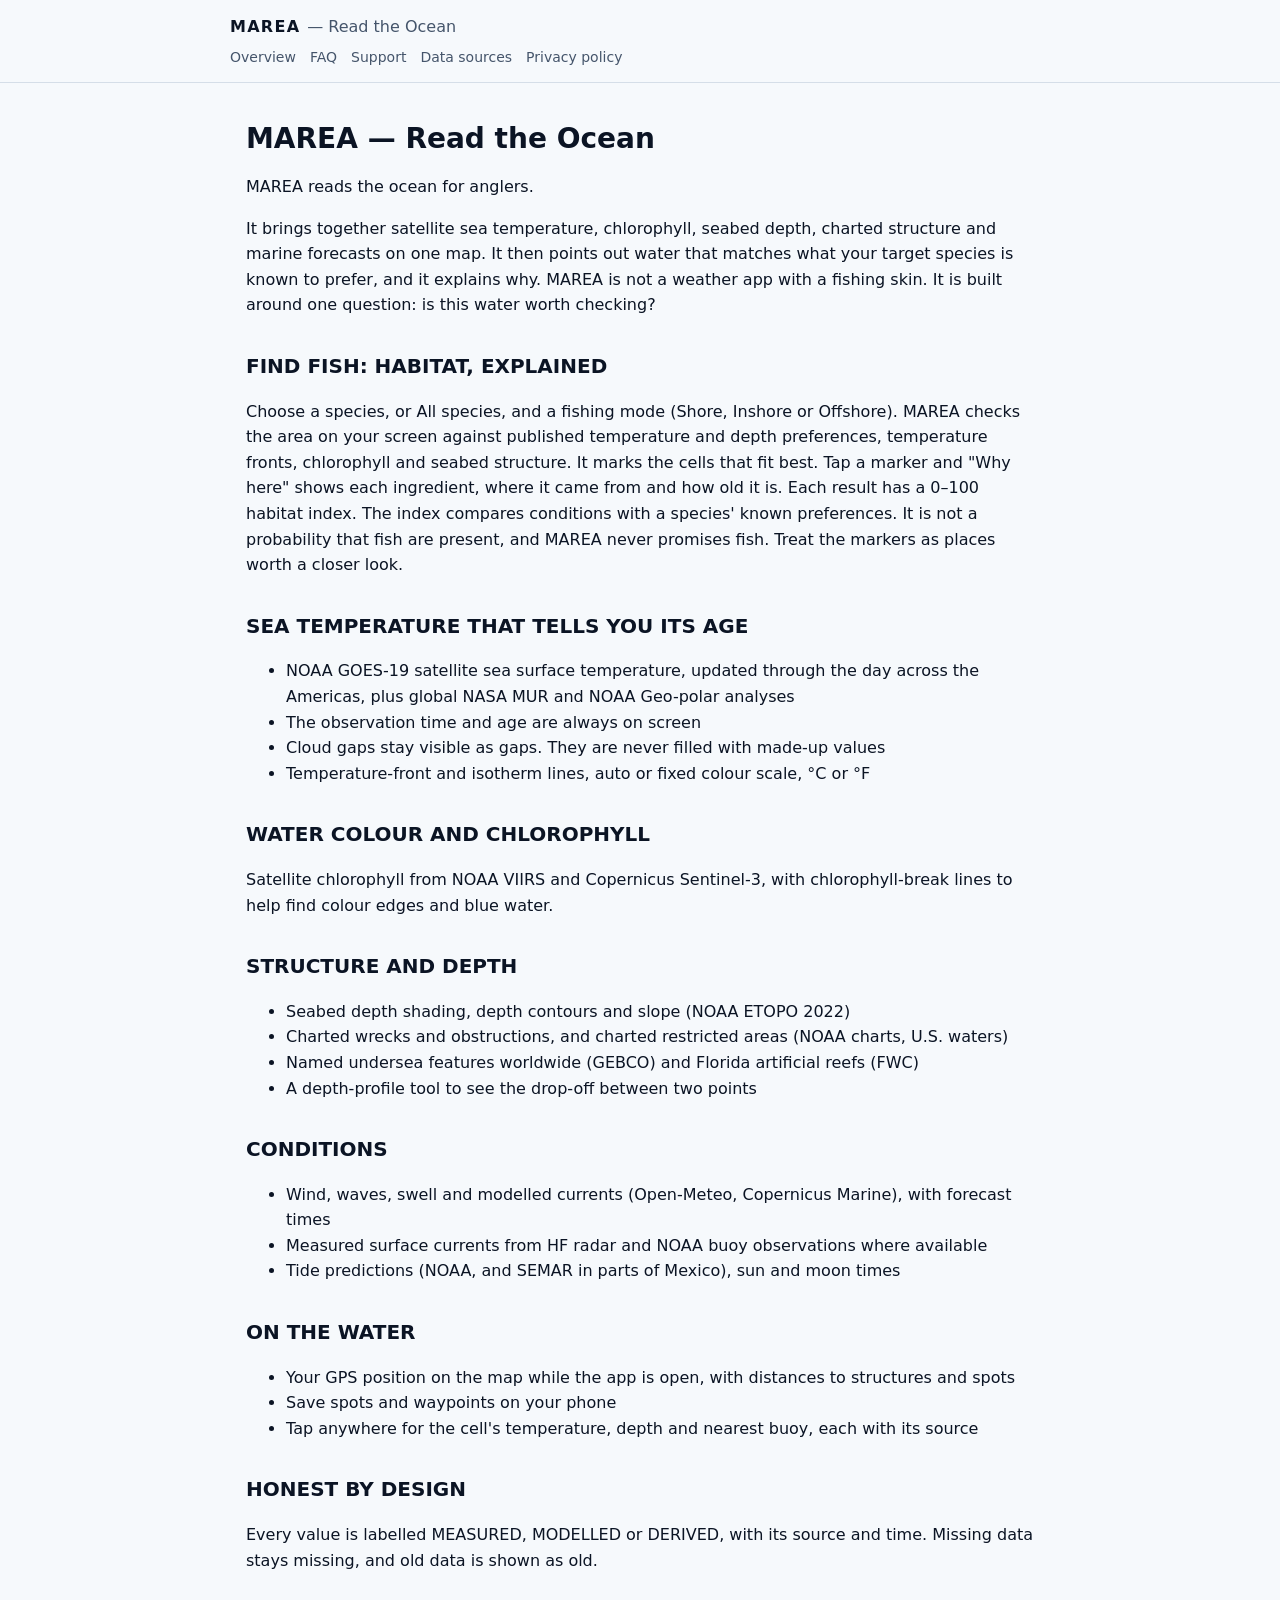
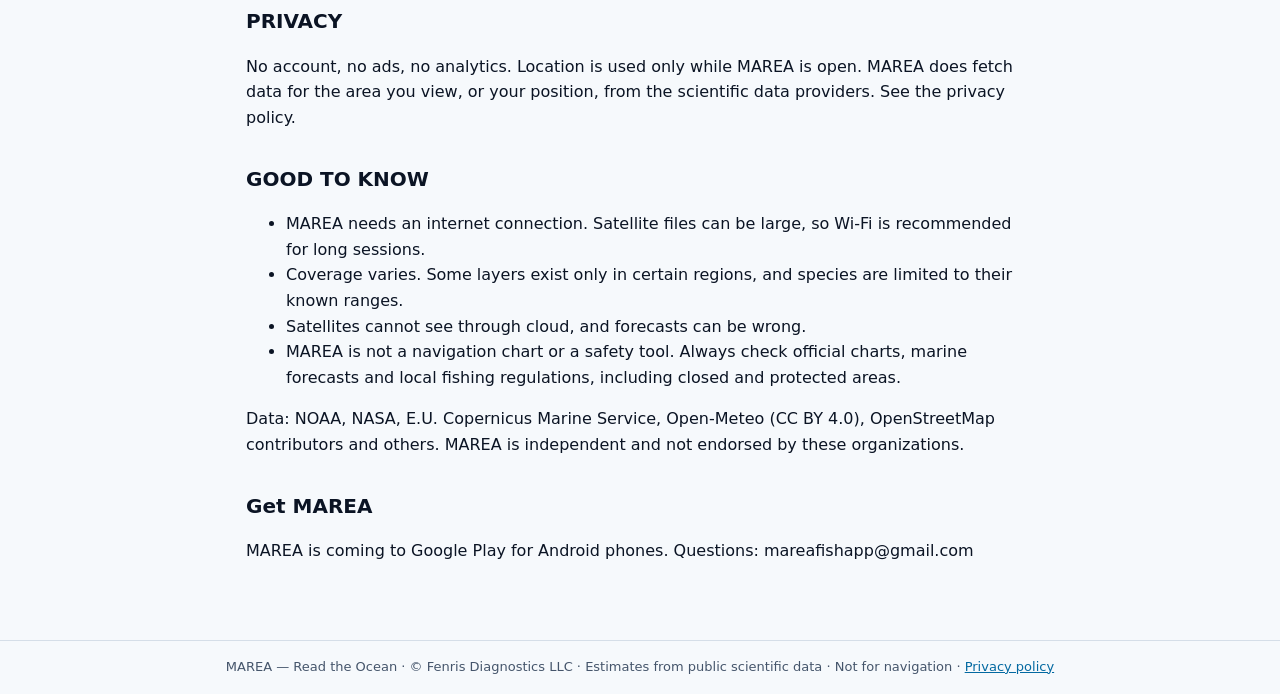
==== index.html @ 4e60f6d7 "Publish MAREA website: overview, FAQ, support, data sources, privacy policy Co-Authored-By: Claude O" ====
<!doctype html>
<html lang="en"><head><meta charset="utf-8"><meta name="viewport" content="width=device-width,initial-scale=1">
<title>Overview — MAREA</title><link rel="stylesheet" href="style.css"></head>
<body><header><div class="in"><a class="brand" href="index.html">MAREA <span>— Read the Ocean</span></a><nav><a href="index.html">Overview</a><a href="faq.html">FAQ</a><a href="support.html">Support</a><a href="data-sources.html">Data sources</a><a href="privacy.html">Privacy policy</a></nav></div></header>
<main><h1>MAREA — Read the Ocean</h1>
<p>MAREA reads the ocean for anglers.</p>
<p>It brings together satellite sea temperature, chlorophyll, seabed depth, charted structure and marine forecasts on one map. It then points out water that matches what your target species is known to prefer, and it explains why. MAREA is not a weather app with a fishing skin. It is built around one question: is this water worth checking?</p>
<h2>FIND FISH: HABITAT, EXPLAINED</h2>
<p>Choose a species, or All species, and a fishing mode (Shore, Inshore or Offshore). MAREA checks the area on your screen against published temperature and depth preferences, temperature fronts, chlorophyll and seabed structure. It marks the cells that fit best. Tap a marker and "Why here" shows each ingredient, where it came from and how old it is. Each result has a 0–100 habitat index. The index compares conditions with a species' known preferences. It is not a probability that fish are present, and MAREA never promises fish. Treat the markers as places worth a closer look.</p>
<h2>SEA TEMPERATURE THAT TELLS YOU ITS AGE</h2>
<ul><li>NOAA GOES-19 satellite sea surface temperature, updated through the day across the Americas, plus global NASA MUR and NOAA Geo-polar analyses</li><li>The observation time and age are always on screen</li><li>Cloud gaps stay visible as gaps. They are never filled with made-up values</li><li>Temperature-front and isotherm lines, auto or fixed colour scale, °C or °F</li></ul>
<h2>WATER COLOUR AND CHLOROPHYLL</h2>
<p>Satellite chlorophyll from NOAA VIIRS and Copernicus Sentinel-3, with chlorophyll-break lines to help find colour edges and blue water.</p>
<h2>STRUCTURE AND DEPTH</h2>
<ul><li>Seabed depth shading, depth contours and slope (NOAA ETOPO 2022)</li><li>Charted wrecks and obstructions, and charted restricted areas (NOAA charts, U.S. waters)</li><li>Named undersea features worldwide (GEBCO) and Florida artificial reefs (FWC)</li><li>A depth-profile tool to see the drop-off between two points</li></ul>
<h2>CONDITIONS</h2>
<ul><li>Wind, waves, swell and modelled currents (Open-Meteo, Copernicus Marine), with forecast times</li><li>Measured surface currents from HF radar and NOAA buoy observations where available</li><li>Tide predictions (NOAA, and SEMAR in parts of Mexico), sun and moon times</li></ul>
<h2>ON THE WATER</h2>
<ul><li>Your GPS position on the map while the app is open, with distances to structures and spots</li><li>Save spots and waypoints on your phone</li><li>Tap anywhere for the cell's temperature, depth and nearest buoy, each with its source</li></ul>
<h2>HONEST BY DESIGN</h2>
<p>Every value is labelled MEASURED, MODELLED or DERIVED, with its source and time. Missing data stays missing, and old data is shown as old.</p>
<h2>PRIVACY</h2>
<p>No account, no ads, no analytics. Location is used only while MAREA is open. MAREA does fetch data for the area you view, or your position, from the scientific data providers. See the privacy policy.</p>
<h2>GOOD TO KNOW</h2>
<ul><li>MAREA needs an internet connection. Satellite files can be large, so Wi-Fi is recommended for long sessions.</li><li>Coverage varies. Some layers exist only in certain regions, and species are limited to their known ranges.</li><li>Satellites cannot see through cloud, and forecasts can be wrong.</li><li>MAREA is not a navigation chart or a safety tool. Always check official charts, marine forecasts and local fishing regulations, including closed and protected areas.</li></ul>
<p>Data: NOAA, NASA, E.U. Copernicus Marine Service, Open-Meteo (CC BY 4.0), OpenStreetMap contributors and others. MAREA is independent and not endorsed by these organizations.</p>
<h2>Get MAREA</h2>
<p>MAREA is coming to Google Play for Android phones. Questions: mareafishapp@gmail.com</p></main>
<footer>MAREA — Read the Ocean · © Fenris Diagnostics LLC · Estimates from public scientific data · Not for navigation · <a href="privacy.html">Privacy policy</a></footer>
</body></html>
---- style.css ----
:root{--bg:#0B1424;--panel:#111e33;--text:#e6eef8;--muted:#9fb3c8;--accent:#0AA6E8;--line:#22324d}
@media (prefers-color-scheme: light){:root{--bg:#f6f9fc;--panel:#ffffff;--text:#0B1424;--muted:#45556b;--accent:#0369a1;--line:#d5dee8}}
*{box-sizing:border-box}body{margin:0;background:var(--bg);color:var(--text);font:16px/1.6 system-ui,-apple-system,Segoe UI,Roboto,sans-serif}
header{border-bottom:1px solid var(--line);padding:14px 16px}header .in,main{max-width:820px;margin:0 auto}
header a.brand{font-weight:800;letter-spacing:.08em;color:var(--text);text-decoration:none}header a.brand span{font-weight:400;letter-spacing:0;color:var(--muted)}
nav{margin-top:6px;display:flex;flex-wrap:wrap;gap:14px;font-size:14px}nav a{color:var(--muted);text-decoration:none}nav a:hover{color:var(--accent)}
main{padding:20px 16px 60px}h1{font-size:28px;line-height:1.2}h2{margin-top:32px;font-size:20px}h3{font-size:17px}
a{color:var(--accent)}table{border-collapse:collapse;width:100%;display:block;overflow-x:auto;font-size:14px}
th,td{border:1px solid var(--line);padding:6px 8px;text-align:left;vertical-align:top}th{background:var(--panel)}
pre{background:var(--panel);border:1px solid var(--line);padding:12px;overflow-x:auto;font-size:13px;white-space:pre-wrap}
.draft{background:#7c2d12;color:#fff;padding:8px 16px;text-align:center;font-size:14px}
footer{border-top:1px solid var(--line);padding:16px;color:var(--muted);font-size:13px;text-align:center}
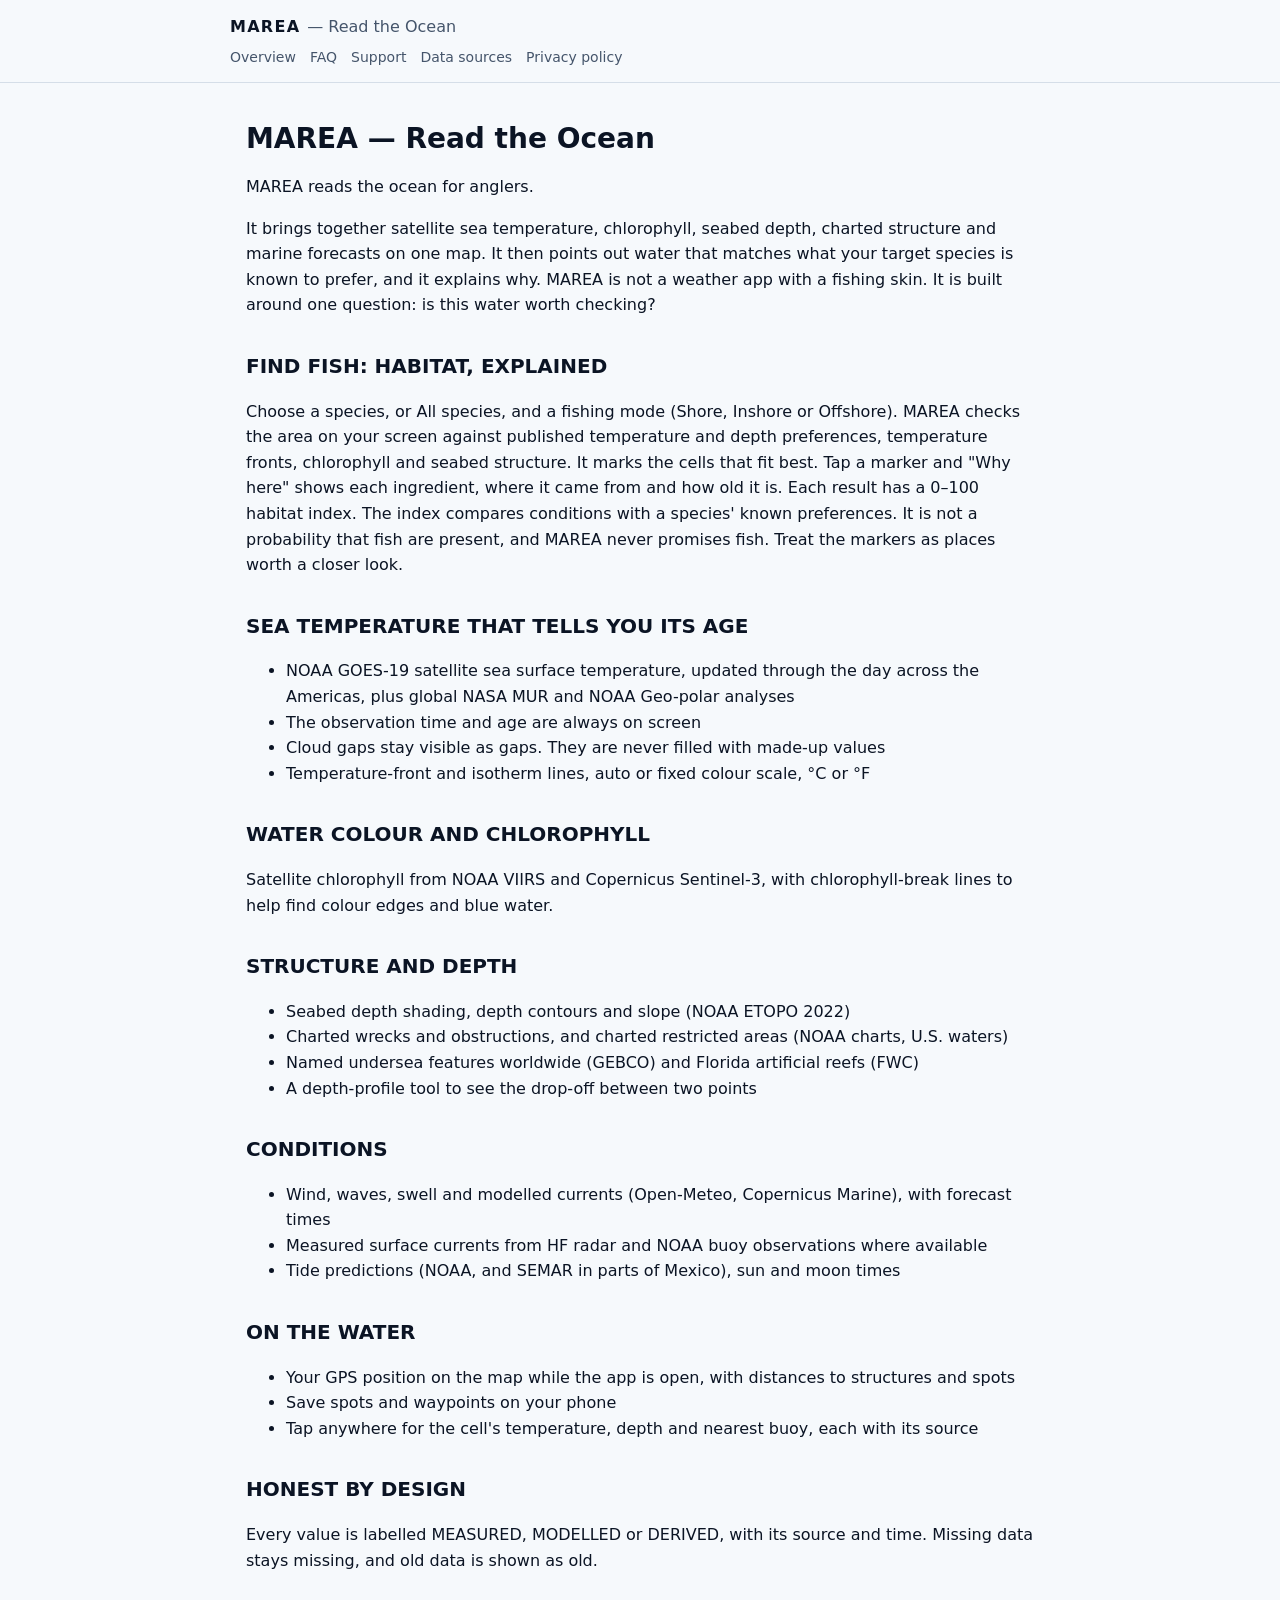
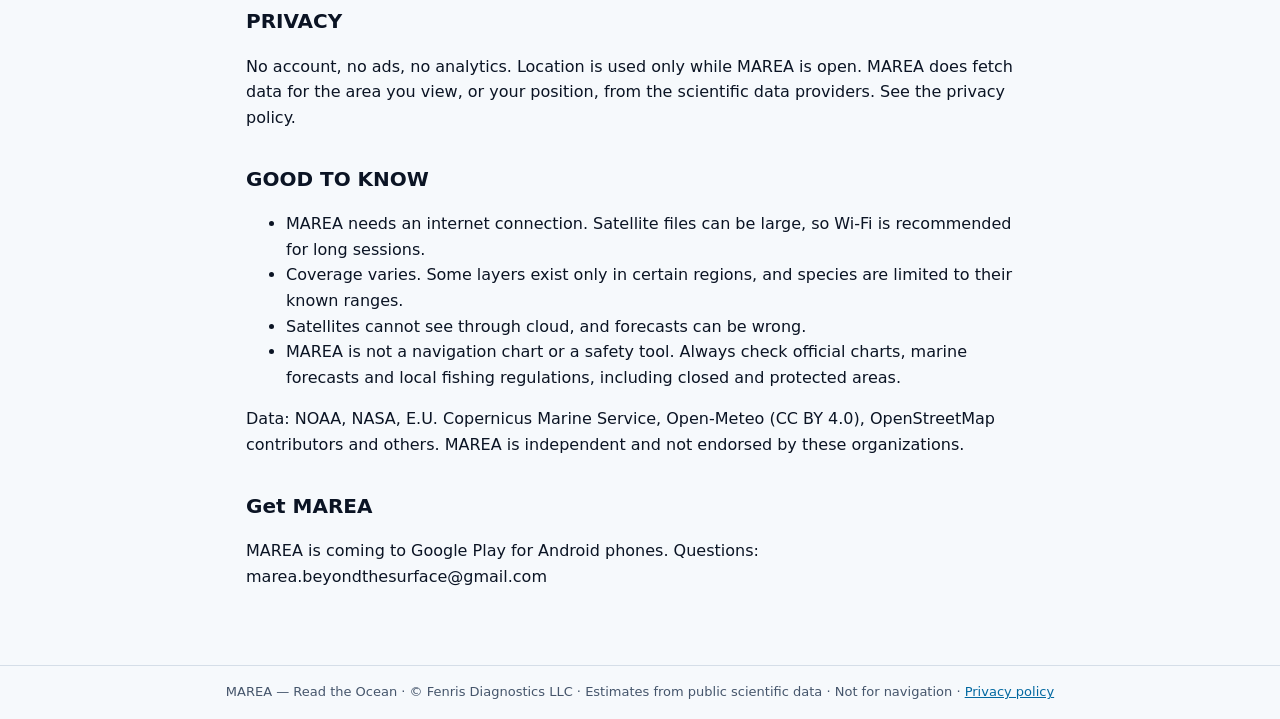
==== commit a89792d1: "Update contact email to marea.beyondthesurface@gmail.com Co-Authored-By: Claude Opus 5.5 <noreply@an" ====
--- a/index.html
+++ b/index.html
@@ -25,6 +25,6 @@
 <ul><li>MAREA needs an internet connection. Satellite files can be large, so Wi-Fi is recommended for long sessions.</li><li>Coverage varies. Some layers exist only in certain regions, and species are limited to their known ranges.</li><li>Satellites cannot see through cloud, and forecasts can be wrong.</li><li>MAREA is not a navigation chart or a safety tool. Always check official charts, marine forecasts and local fishing regulations, including closed and protected areas.</li></ul>
 <p>Data: NOAA, NASA, E.U. Copernicus Marine Service, Open-Meteo (CC BY 4.0), OpenStreetMap contributors and others. MAREA is independent and not endorsed by these organizations.</p>
 <h2>Get MAREA</h2>
-<p>MAREA is coming to Google Play for Android phones. Questions: mareafishapp@gmail.com</p></main>
+<p>MAREA is coming to Google Play for Android phones. Questions: marea.beyondthesurface@gmail.com</p></main>
 <footer>MAREA — Read the Ocean · © Fenris Diagnostics LLC · Estimates from public scientific data · Not for navigation · <a href="privacy.html">Privacy policy</a></footer>
 </body></html>
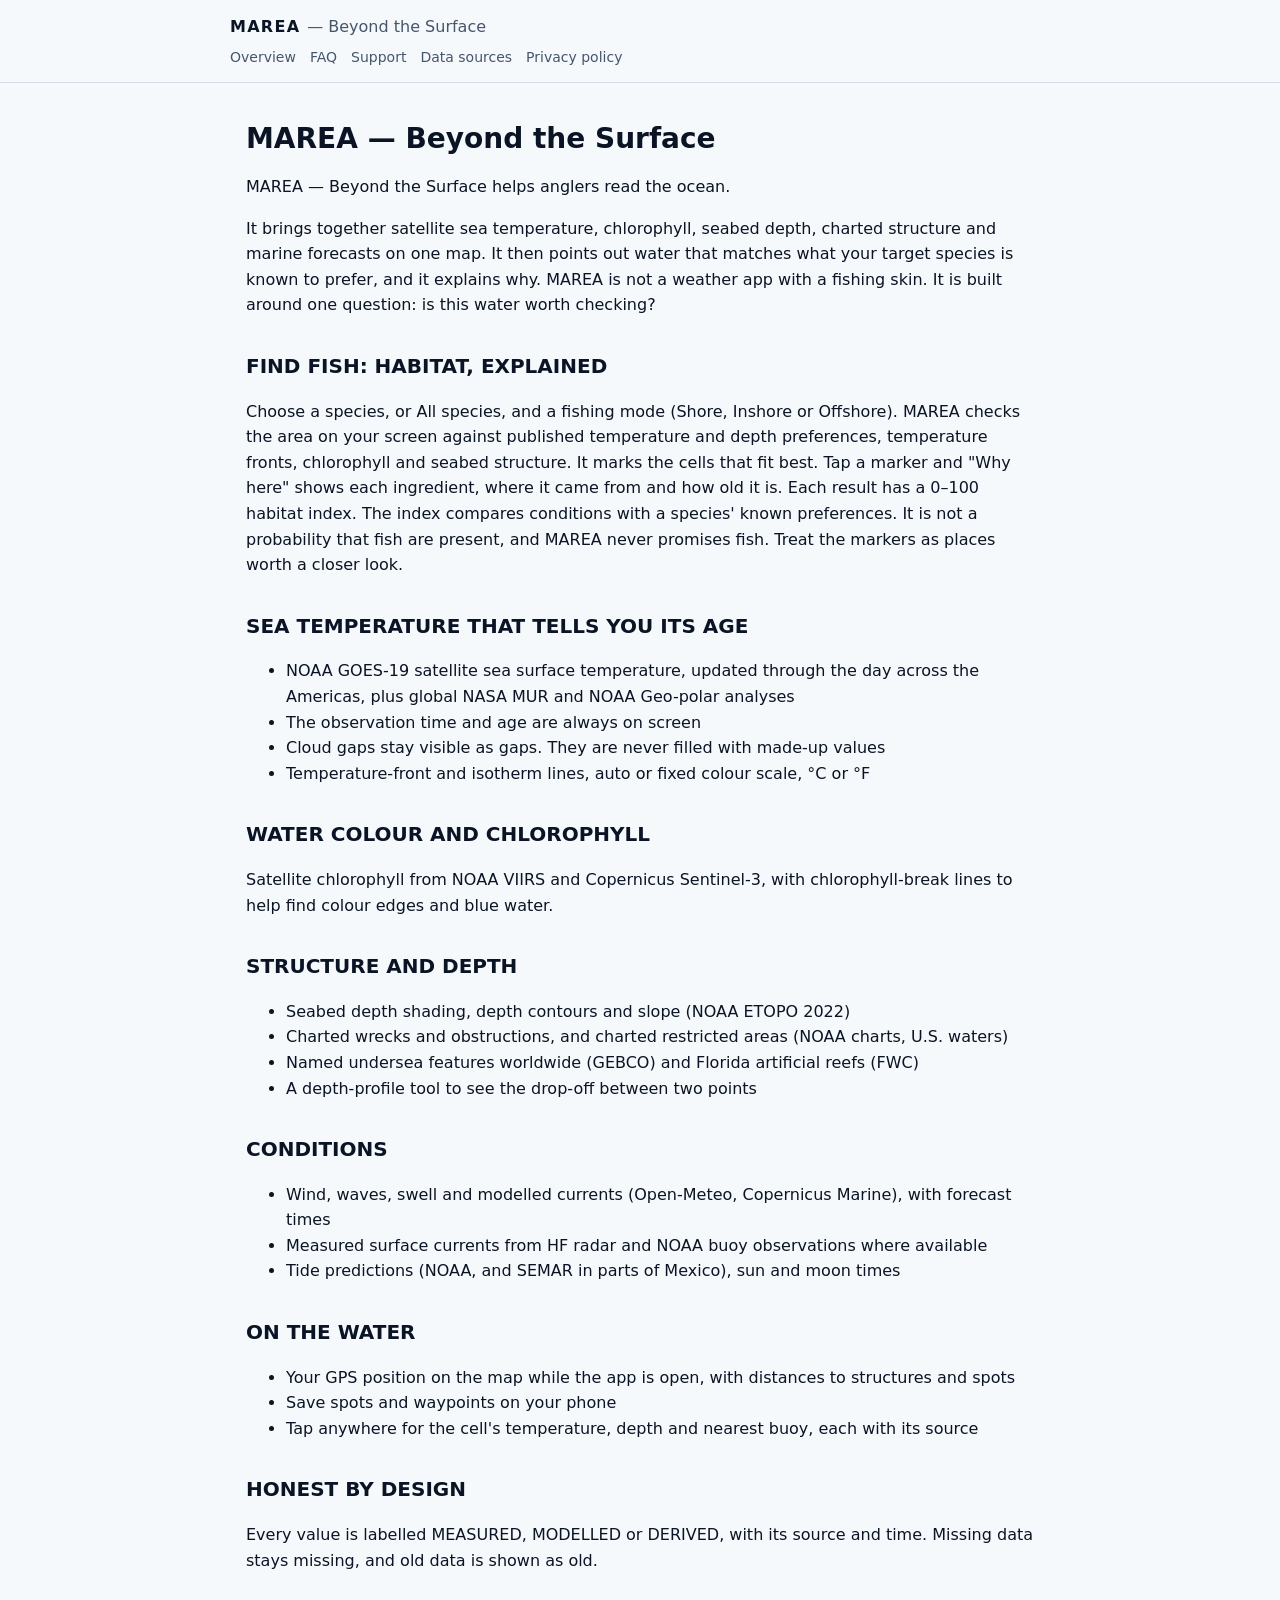
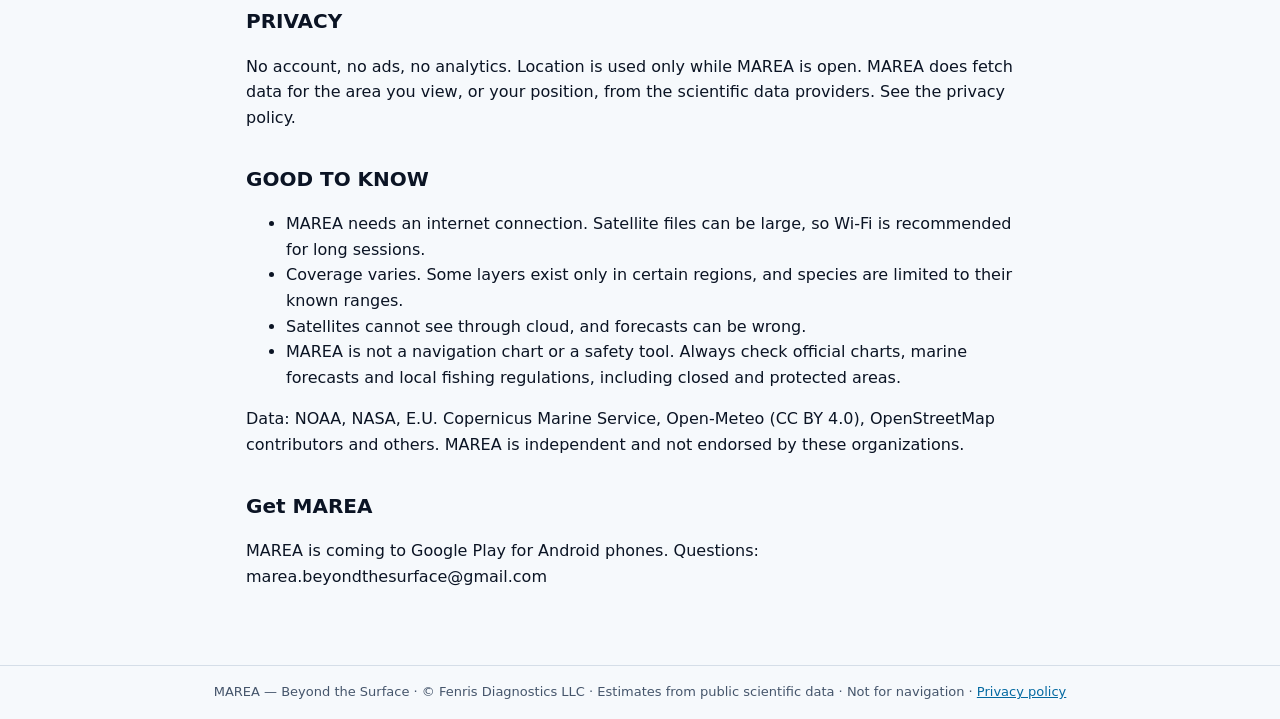
==== commit 486c5fb6: "Rename app to MAREA — Beyond the Surface Co-Authored-By: Claude Opus 5.5 <noreply@anthropic.com>" ====
--- a/index.html
+++ b/index.html
@@ -1,9 +1,9 @@
 <!doctype html>
 <html lang="en"><head><meta charset="utf-8"><meta name="viewport" content="width=device-width,initial-scale=1">
 <title>Overview — MAREA</title><link rel="stylesheet" href="style.css"></head>
-<body><header><div class="in"><a class="brand" href="index.html">MAREA <span>— Read the Ocean</span></a><nav><a href="index.html">Overview</a><a href="faq.html">FAQ</a><a href="support.html">Support</a><a href="data-sources.html">Data sources</a><a href="privacy.html">Privacy policy</a></nav></div></header>
-<main><h1>MAREA — Read the Ocean</h1>
-<p>MAREA reads the ocean for anglers.</p>
+<body><header><div class="in"><a class="brand" href="index.html">MAREA <span>— Beyond the Surface</span></a><nav><a href="index.html">Overview</a><a href="faq.html">FAQ</a><a href="support.html">Support</a><a href="data-sources.html">Data sources</a><a href="privacy.html">Privacy policy</a></nav></div></header>
+<main><h1>MAREA — Beyond the Surface</h1>
+<p>MAREA — Beyond the Surface helps anglers read the ocean.</p>
 <p>It brings together satellite sea temperature, chlorophyll, seabed depth, charted structure and marine forecasts on one map. It then points out water that matches what your target species is known to prefer, and it explains why. MAREA is not a weather app with a fishing skin. It is built around one question: is this water worth checking?</p>
 <h2>FIND FISH: HABITAT, EXPLAINED</h2>
 <p>Choose a species, or All species, and a fishing mode (Shore, Inshore or Offshore). MAREA checks the area on your screen against published temperature and depth preferences, temperature fronts, chlorophyll and seabed structure. It marks the cells that fit best. Tap a marker and "Why here" shows each ingredient, where it came from and how old it is. Each result has a 0–100 habitat index. The index compares conditions with a species' known preferences. It is not a probability that fish are present, and MAREA never promises fish. Treat the markers as places worth a closer look.</p>
@@ -26,5 +26,5 @@
 <p>Data: NOAA, NASA, E.U. Copernicus Marine Service, Open-Meteo (CC BY 4.0), OpenStreetMap contributors and others. MAREA is independent and not endorsed by these organizations.</p>
 <h2>Get MAREA</h2>
 <p>MAREA is coming to Google Play for Android phones. Questions: marea.beyondthesurface@gmail.com</p></main>
-<footer>MAREA — Read the Ocean · © Fenris Diagnostics LLC · Estimates from public scientific data · Not for navigation · <a href="privacy.html">Privacy policy</a></footer>
+<footer>MAREA — Beyond the Surface · © Fenris Diagnostics LLC · Estimates from public scientific data · Not for navigation · <a href="privacy.html">Privacy policy</a></footer>
 </body></html>
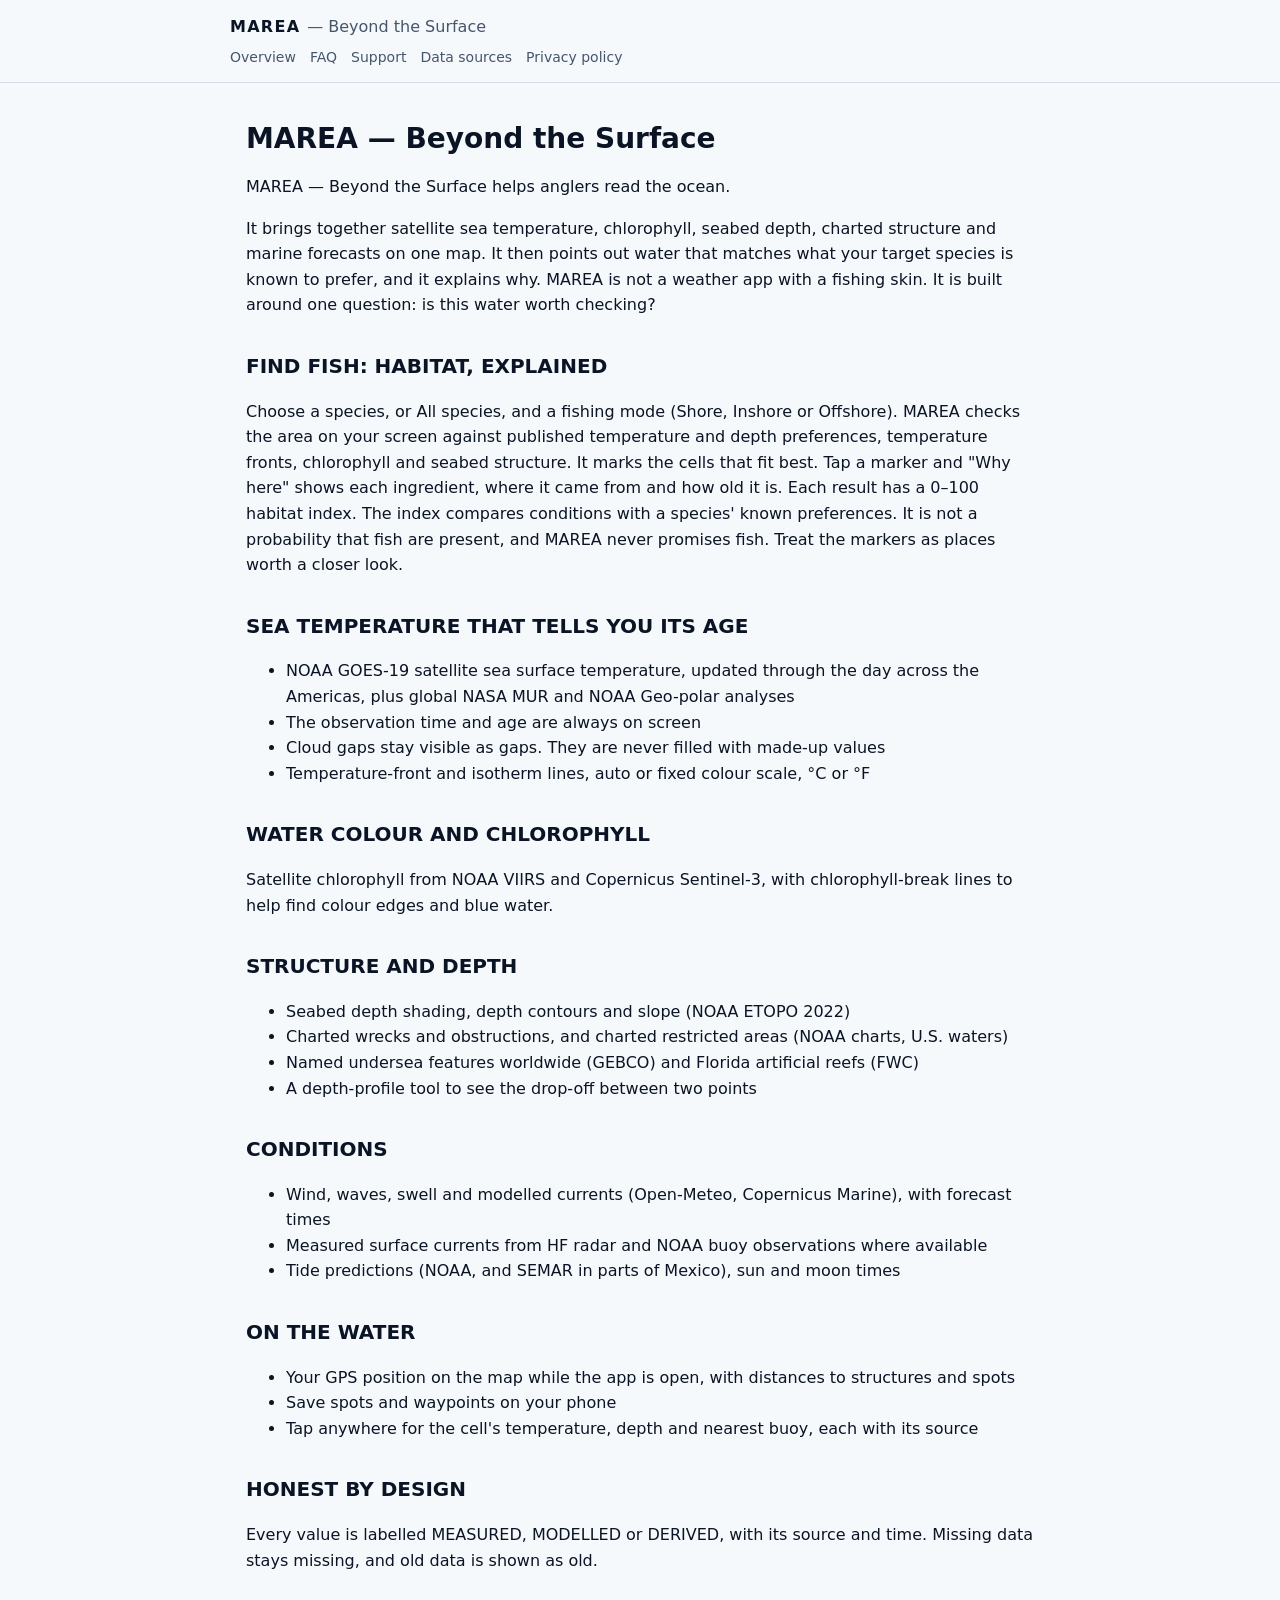
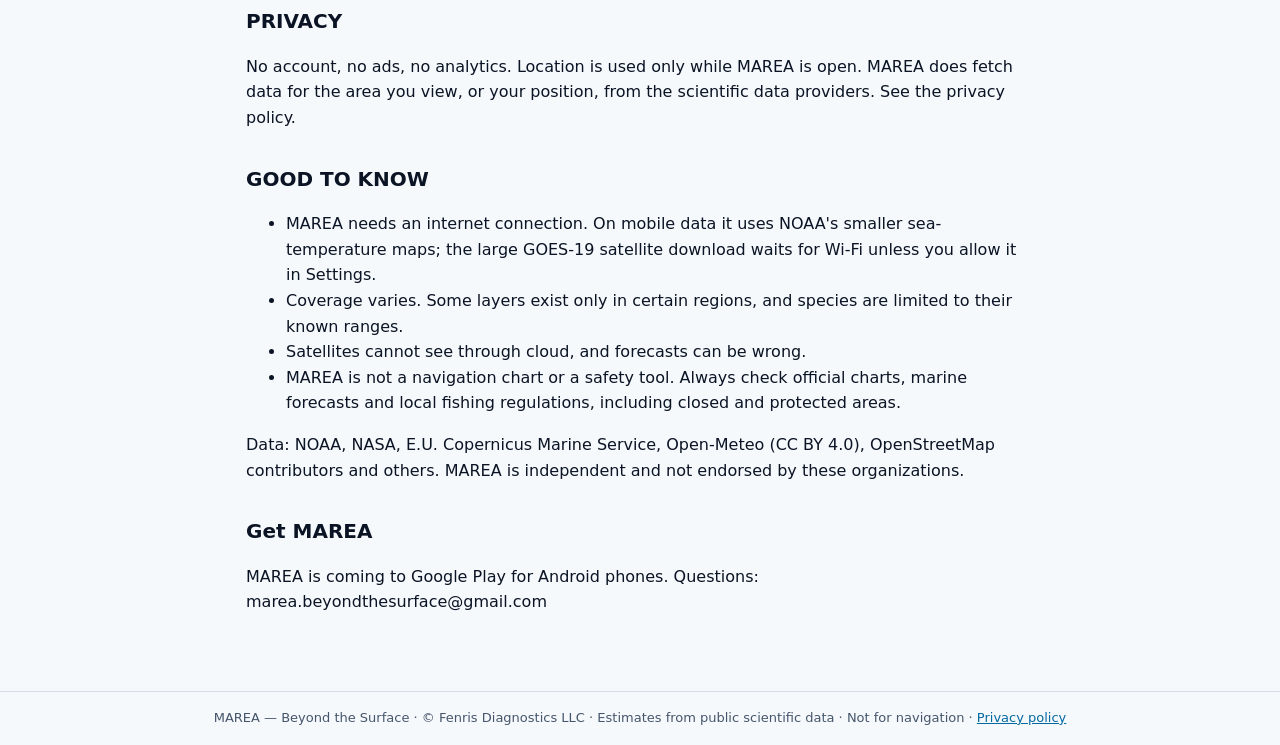
==== commit 811a5e9c: "Wi-Fi-only large downloads, 36 species, species-text credits Co-Authored-By: Claude Opus 5.5 <norepl" ====
--- a/index.html
+++ b/index.html
@@ -22,7 +22,7 @@
 <h2>PRIVACY</h2>
 <p>No account, no ads, no analytics. Location is used only while MAREA is open. MAREA does fetch data for the area you view, or your position, from the scientific data providers. See the privacy policy.</p>
 <h2>GOOD TO KNOW</h2>
-<ul><li>MAREA needs an internet connection. Satellite files can be large, so Wi-Fi is recommended for long sessions.</li><li>Coverage varies. Some layers exist only in certain regions, and species are limited to their known ranges.</li><li>Satellites cannot see through cloud, and forecasts can be wrong.</li><li>MAREA is not a navigation chart or a safety tool. Always check official charts, marine forecasts and local fishing regulations, including closed and protected areas.</li></ul>
+<ul><li>MAREA needs an internet connection. On mobile data it uses NOAA's smaller sea-temperature maps; the large GOES-19 satellite download waits for Wi-Fi unless you allow it in Settings.</li><li>Coverage varies. Some layers exist only in certain regions, and species are limited to their known ranges.</li><li>Satellites cannot see through cloud, and forecasts can be wrong.</li><li>MAREA is not a navigation chart or a safety tool. Always check official charts, marine forecasts and local fishing regulations, including closed and protected areas.</li></ul>
 <p>Data: NOAA, NASA, E.U. Copernicus Marine Service, Open-Meteo (CC BY 4.0), OpenStreetMap contributors and others. MAREA is independent and not endorsed by these organizations.</p>
 <h2>Get MAREA</h2>
 <p>MAREA is coming to Google Play for Android phones. Questions: marea.beyondthesurface@gmail.com</p></main>
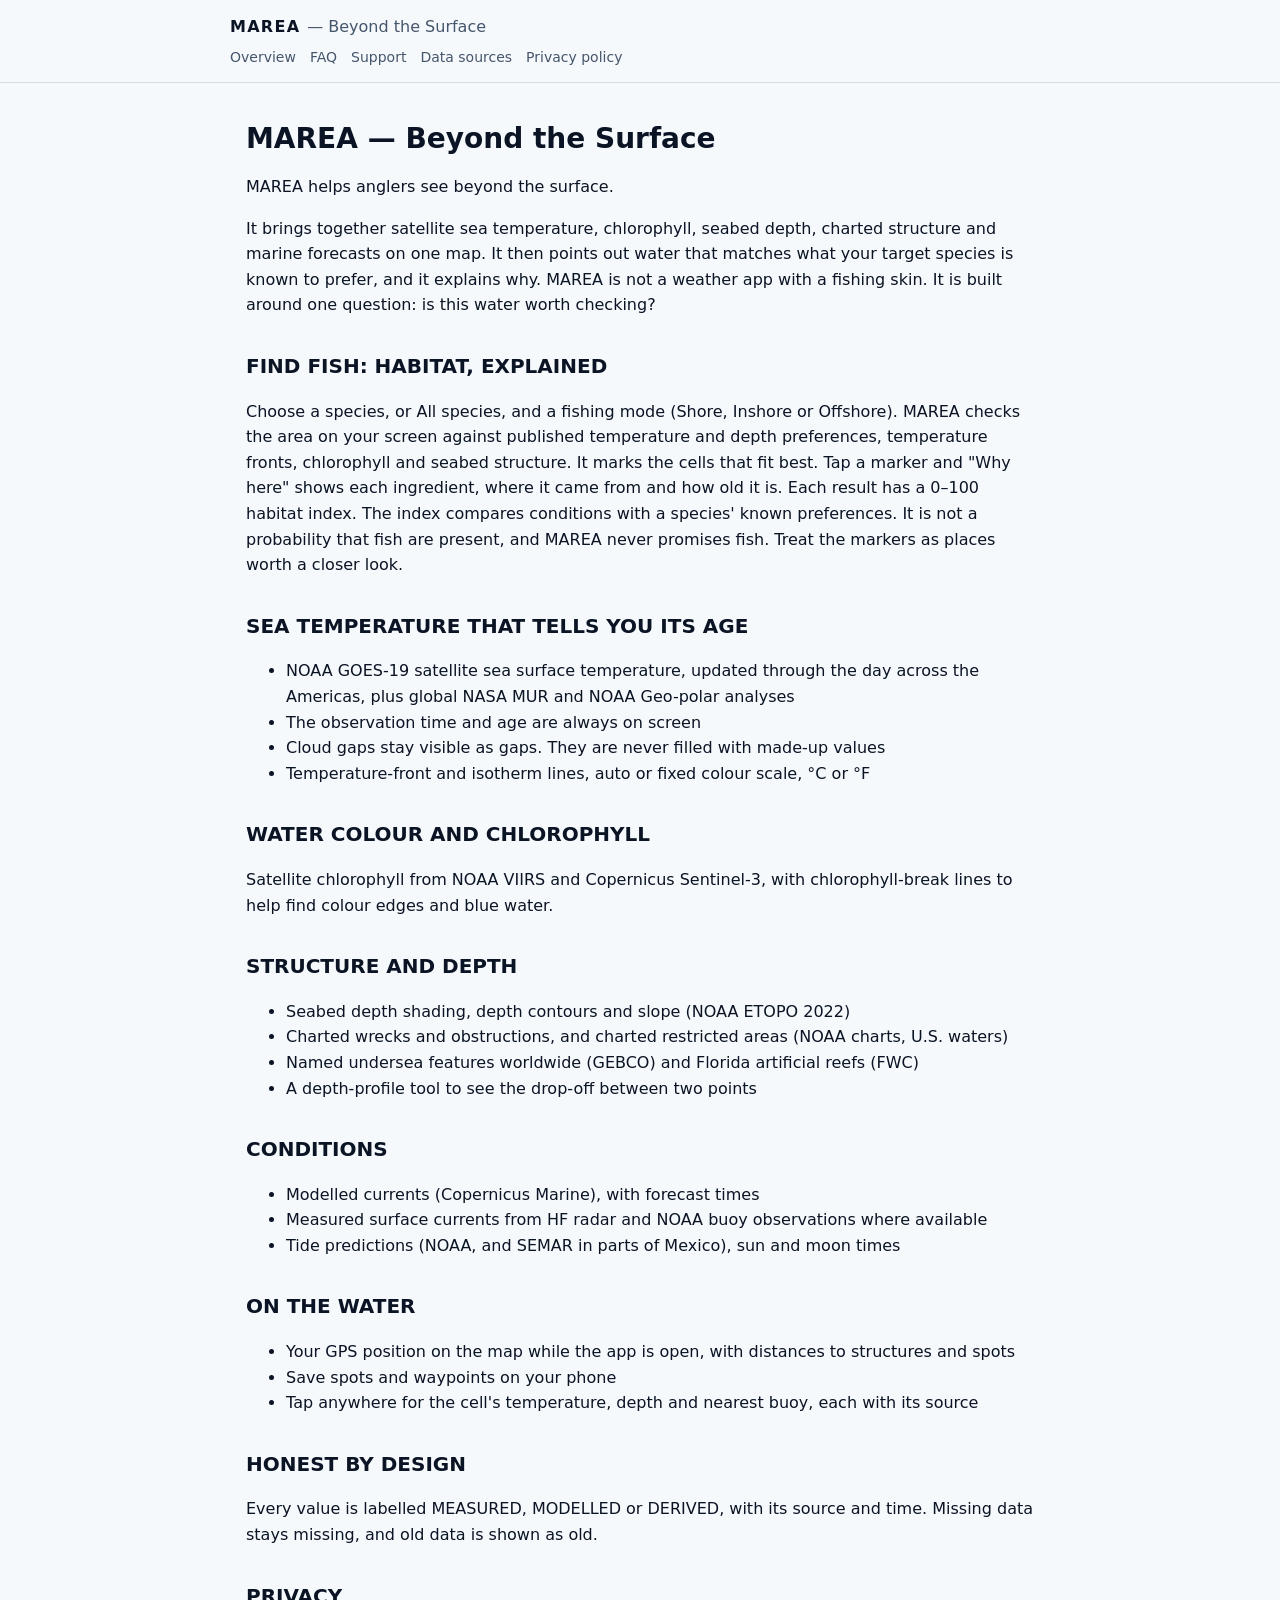
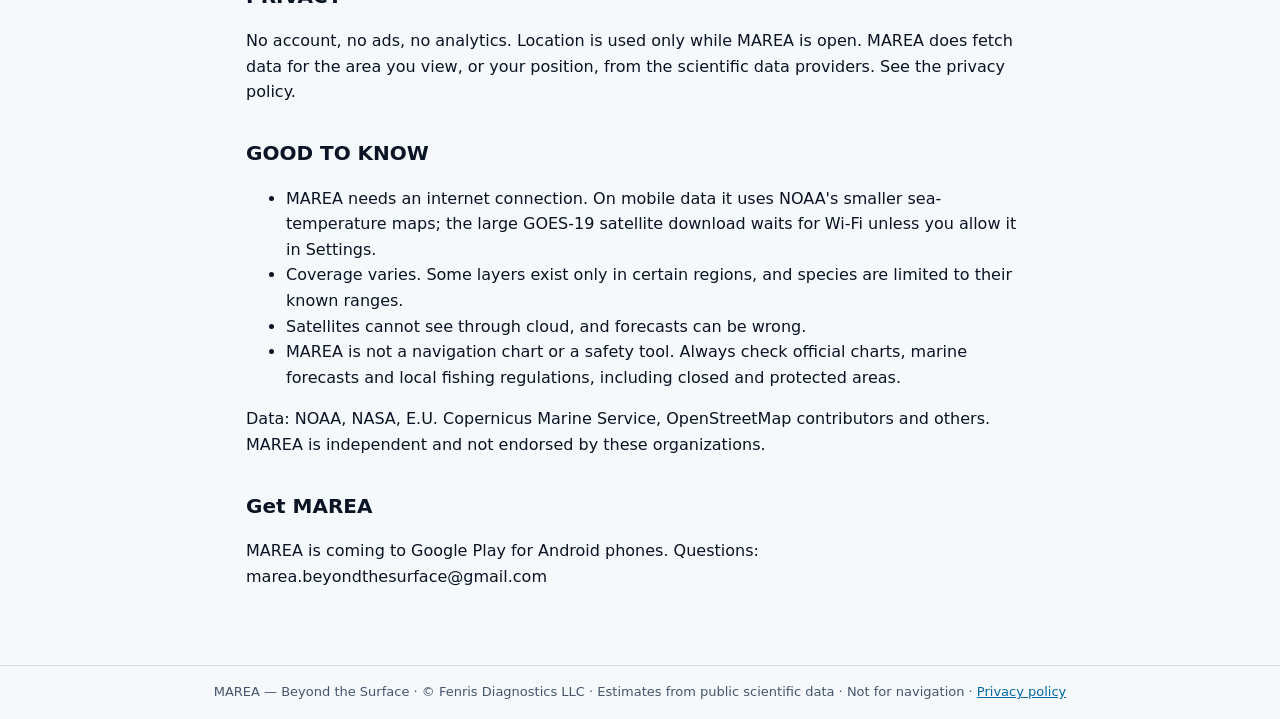
==== commit b3a6a550: "Beyond the surface wording; hide Open-Meteo wind/waves for now Co-Authored-By: Claude Opus 5.5 <nore" ====
--- a/index.html
+++ b/index.html
@@ -3,7 +3,7 @@
 <title>Overview — MAREA</title><link rel="stylesheet" href="style.css"></head>
 <body><header><div class="in"><a class="brand" href="index.html">MAREA <span>— Beyond the Surface</span></a><nav><a href="index.html">Overview</a><a href="faq.html">FAQ</a><a href="support.html">Support</a><a href="data-sources.html">Data sources</a><a href="privacy.html">Privacy policy</a></nav></div></header>
 <main><h1>MAREA — Beyond the Surface</h1>
-<p>MAREA — Beyond the Surface helps anglers read the ocean.</p>
+<p>MAREA helps anglers see beyond the surface.</p>
 <p>It brings together satellite sea temperature, chlorophyll, seabed depth, charted structure and marine forecasts on one map. It then points out water that matches what your target species is known to prefer, and it explains why. MAREA is not a weather app with a fishing skin. It is built around one question: is this water worth checking?</p>
 <h2>FIND FISH: HABITAT, EXPLAINED</h2>
 <p>Choose a species, or All species, and a fishing mode (Shore, Inshore or Offshore). MAREA checks the area on your screen against published temperature and depth preferences, temperature fronts, chlorophyll and seabed structure. It marks the cells that fit best. Tap a marker and "Why here" shows each ingredient, where it came from and how old it is. Each result has a 0–100 habitat index. The index compares conditions with a species' known preferences. It is not a probability that fish are present, and MAREA never promises fish. Treat the markers as places worth a closer look.</p>
@@ -14,7 +14,7 @@
 <h2>STRUCTURE AND DEPTH</h2>
 <ul><li>Seabed depth shading, depth contours and slope (NOAA ETOPO 2022)</li><li>Charted wrecks and obstructions, and charted restricted areas (NOAA charts, U.S. waters)</li><li>Named undersea features worldwide (GEBCO) and Florida artificial reefs (FWC)</li><li>A depth-profile tool to see the drop-off between two points</li></ul>
 <h2>CONDITIONS</h2>
-<ul><li>Wind, waves, swell and modelled currents (Open-Meteo, Copernicus Marine), with forecast times</li><li>Measured surface currents from HF radar and NOAA buoy observations where available</li><li>Tide predictions (NOAA, and SEMAR in parts of Mexico), sun and moon times</li></ul>
+<ul><li>Modelled currents (Copernicus Marine), with forecast times</li><li>Measured surface currents from HF radar and NOAA buoy observations where available</li><li>Tide predictions (NOAA, and SEMAR in parts of Mexico), sun and moon times</li></ul>
 <h2>ON THE WATER</h2>
 <ul><li>Your GPS position on the map while the app is open, with distances to structures and spots</li><li>Save spots and waypoints on your phone</li><li>Tap anywhere for the cell's temperature, depth and nearest buoy, each with its source</li></ul>
 <h2>HONEST BY DESIGN</h2>
@@ -23,7 +23,7 @@
 <p>No account, no ads, no analytics. Location is used only while MAREA is open. MAREA does fetch data for the area you view, or your position, from the scientific data providers. See the privacy policy.</p>
 <h2>GOOD TO KNOW</h2>
 <ul><li>MAREA needs an internet connection. On mobile data it uses NOAA's smaller sea-temperature maps; the large GOES-19 satellite download waits for Wi-Fi unless you allow it in Settings.</li><li>Coverage varies. Some layers exist only in certain regions, and species are limited to their known ranges.</li><li>Satellites cannot see through cloud, and forecasts can be wrong.</li><li>MAREA is not a navigation chart or a safety tool. Always check official charts, marine forecasts and local fishing regulations, including closed and protected areas.</li></ul>
-<p>Data: NOAA, NASA, E.U. Copernicus Marine Service, Open-Meteo (CC BY 4.0), OpenStreetMap contributors and others. MAREA is independent and not endorsed by these organizations.</p>
+<p>Data: NOAA, NASA, E.U. Copernicus Marine Service, OpenStreetMap contributors and others. MAREA is independent and not endorsed by these organizations.</p>
 <h2>Get MAREA</h2>
 <p>MAREA is coming to Google Play for Android phones. Questions: marea.beyondthesurface@gmail.com</p></main>
 <footer>MAREA — Beyond the Surface · © Fenris Diagnostics LLC · Estimates from public scientific data · Not for navigation · <a href="privacy.html">Privacy policy</a></footer>
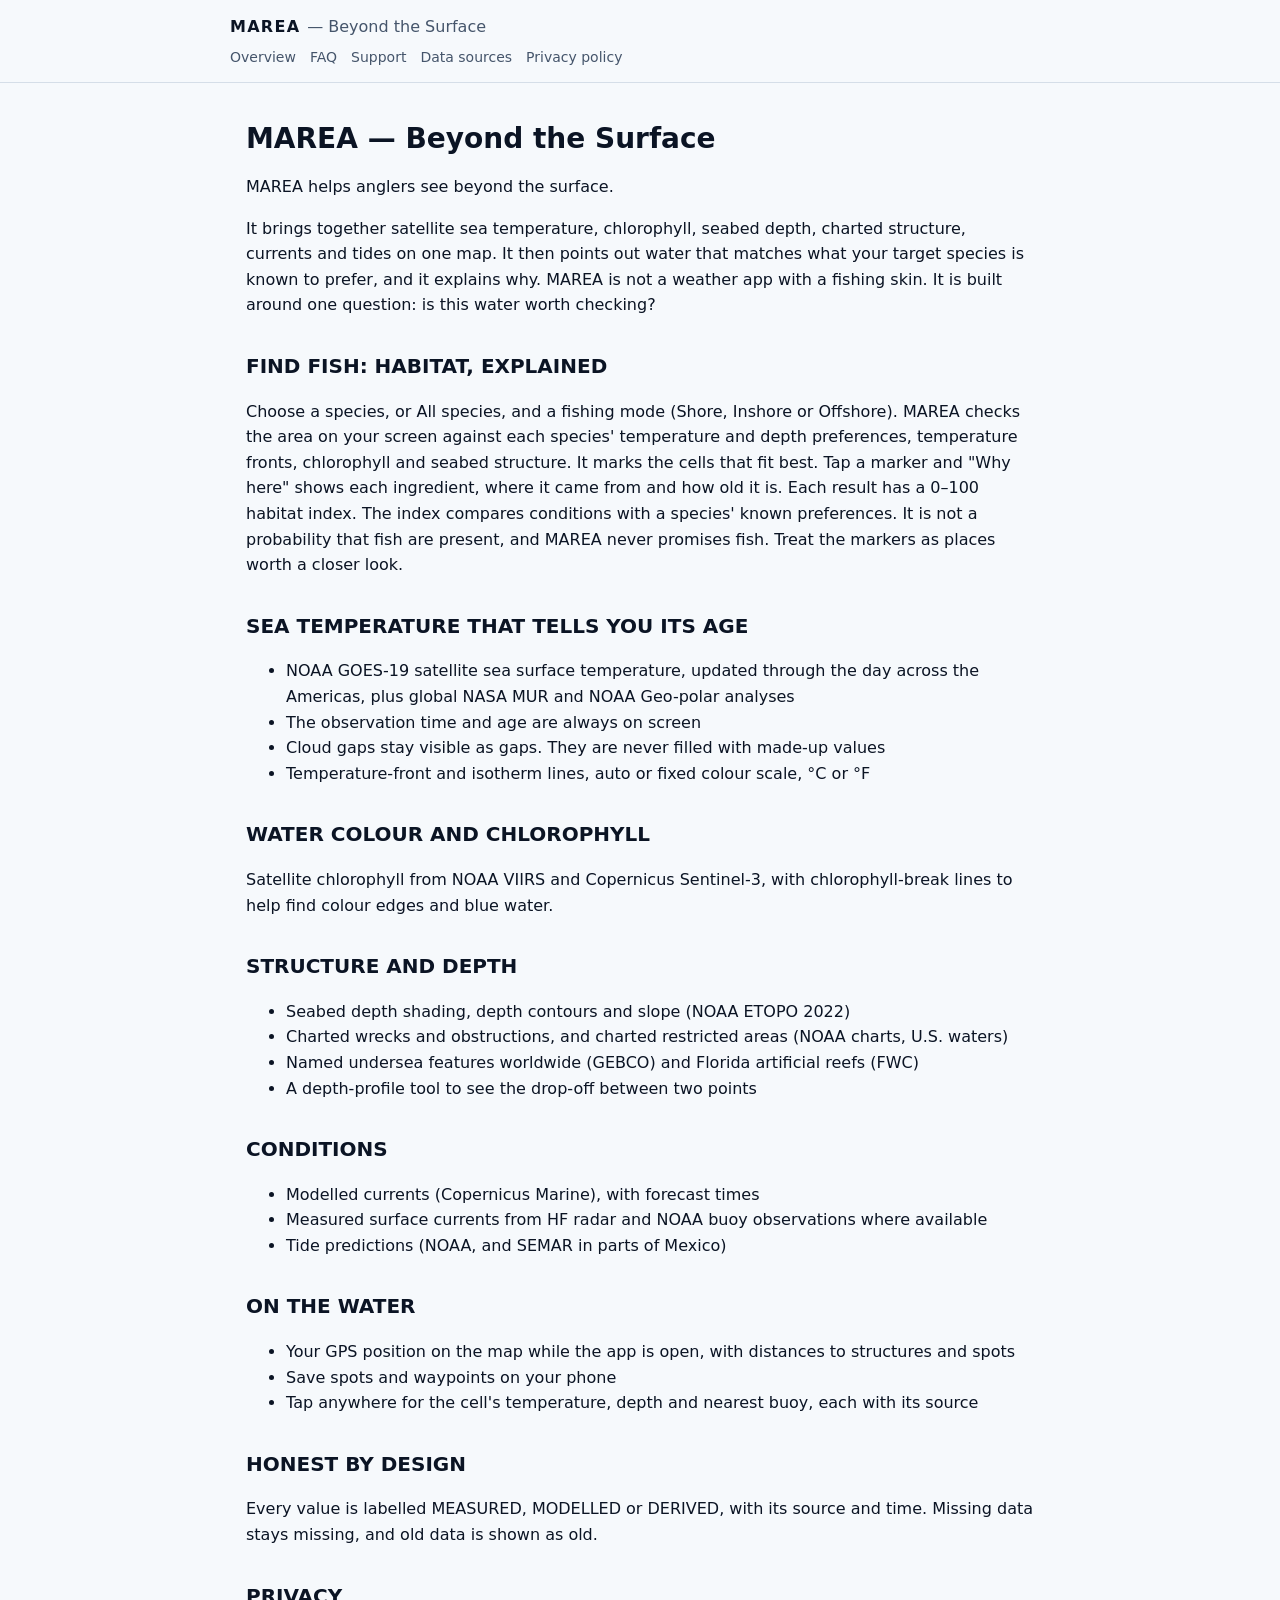
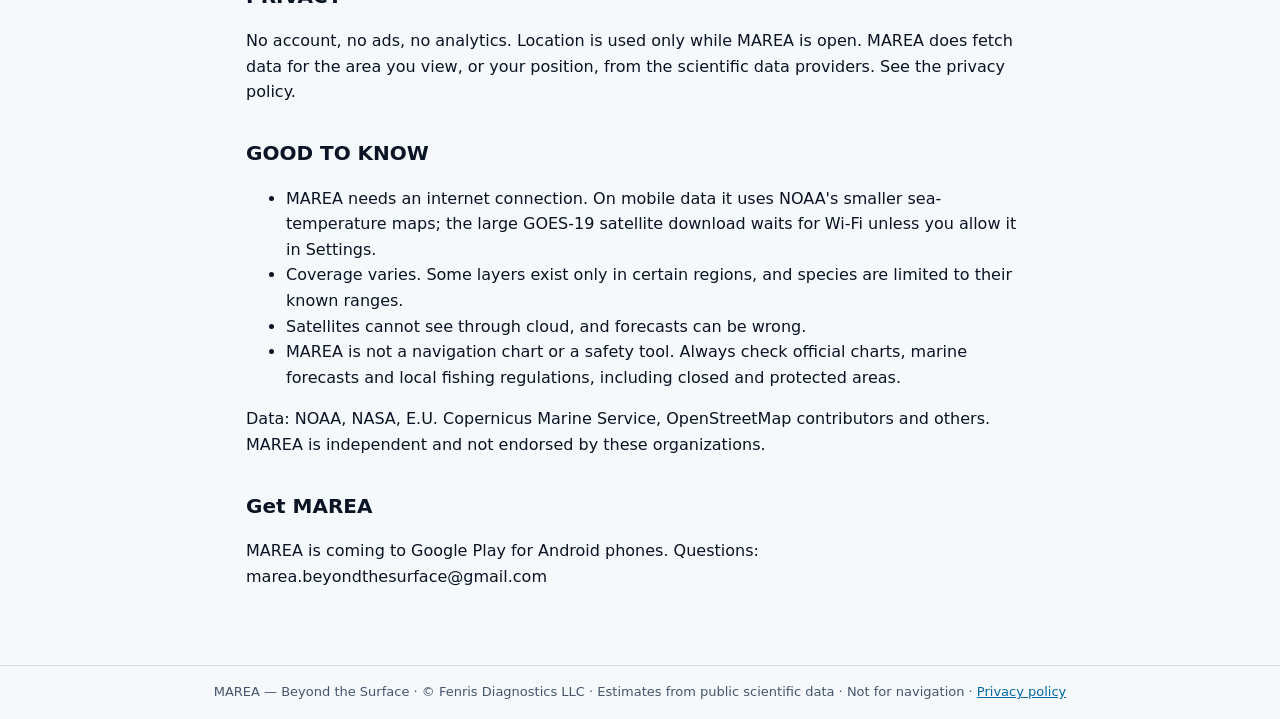
==== commit 670e6fc0: "Match beta 50: 48 species, no sun and moon, current species credits Co-Authored-By: Claude Opus 5.5 " ====
--- a/index.html
+++ b/index.html
@@ -4,9 +4,9 @@
 <body><header><div class="in"><a class="brand" href="index.html">MAREA <span>— Beyond the Surface</span></a><nav><a href="index.html">Overview</a><a href="faq.html">FAQ</a><a href="support.html">Support</a><a href="data-sources.html">Data sources</a><a href="privacy.html">Privacy policy</a></nav></div></header>
 <main><h1>MAREA — Beyond the Surface</h1>
 <p>MAREA helps anglers see beyond the surface.</p>
-<p>It brings together satellite sea temperature, chlorophyll, seabed depth, charted structure and marine forecasts on one map. It then points out water that matches what your target species is known to prefer, and it explains why. MAREA is not a weather app with a fishing skin. It is built around one question: is this water worth checking?</p>
+<p>It brings together satellite sea temperature, chlorophyll, seabed depth, charted structure, currents and tides on one map. It then points out water that matches what your target species is known to prefer, and it explains why. MAREA is not a weather app with a fishing skin. It is built around one question: is this water worth checking?</p>
 <h2>FIND FISH: HABITAT, EXPLAINED</h2>
-<p>Choose a species, or All species, and a fishing mode (Shore, Inshore or Offshore). MAREA checks the area on your screen against published temperature and depth preferences, temperature fronts, chlorophyll and seabed structure. It marks the cells that fit best. Tap a marker and "Why here" shows each ingredient, where it came from and how old it is. Each result has a 0–100 habitat index. The index compares conditions with a species' known preferences. It is not a probability that fish are present, and MAREA never promises fish. Treat the markers as places worth a closer look.</p>
+<p>Choose a species, or All species, and a fishing mode (Shore, Inshore or Offshore). MAREA checks the area on your screen against each species' temperature and depth preferences, temperature fronts, chlorophyll and seabed structure. It marks the cells that fit best. Tap a marker and "Why here" shows each ingredient, where it came from and how old it is. Each result has a 0–100 habitat index. The index compares conditions with a species' known preferences. It is not a probability that fish are present, and MAREA never promises fish. Treat the markers as places worth a closer look.</p>
 <h2>SEA TEMPERATURE THAT TELLS YOU ITS AGE</h2>
 <ul><li>NOAA GOES-19 satellite sea surface temperature, updated through the day across the Americas, plus global NASA MUR and NOAA Geo-polar analyses</li><li>The observation time and age are always on screen</li><li>Cloud gaps stay visible as gaps. They are never filled with made-up values</li><li>Temperature-front and isotherm lines, auto or fixed colour scale, °C or °F</li></ul>
 <h2>WATER COLOUR AND CHLOROPHYLL</h2>
@@ -14,7 +14,7 @@
 <h2>STRUCTURE AND DEPTH</h2>
 <ul><li>Seabed depth shading, depth contours and slope (NOAA ETOPO 2022)</li><li>Charted wrecks and obstructions, and charted restricted areas (NOAA charts, U.S. waters)</li><li>Named undersea features worldwide (GEBCO) and Florida artificial reefs (FWC)</li><li>A depth-profile tool to see the drop-off between two points</li></ul>
 <h2>CONDITIONS</h2>
-<ul><li>Modelled currents (Copernicus Marine), with forecast times</li><li>Measured surface currents from HF radar and NOAA buoy observations where available</li><li>Tide predictions (NOAA, and SEMAR in parts of Mexico), sun and moon times</li></ul>
+<ul><li>Modelled currents (Copernicus Marine), with forecast times</li><li>Measured surface currents from HF radar and NOAA buoy observations where available</li><li>Tide predictions (NOAA, and SEMAR in parts of Mexico)</li></ul>
 <h2>ON THE WATER</h2>
 <ul><li>Your GPS position on the map while the app is open, with distances to structures and spots</li><li>Save spots and waypoints on your phone</li><li>Tap anywhere for the cell's temperature, depth and nearest buoy, each with its source</li></ul>
 <h2>HONEST BY DESIGN</h2>
